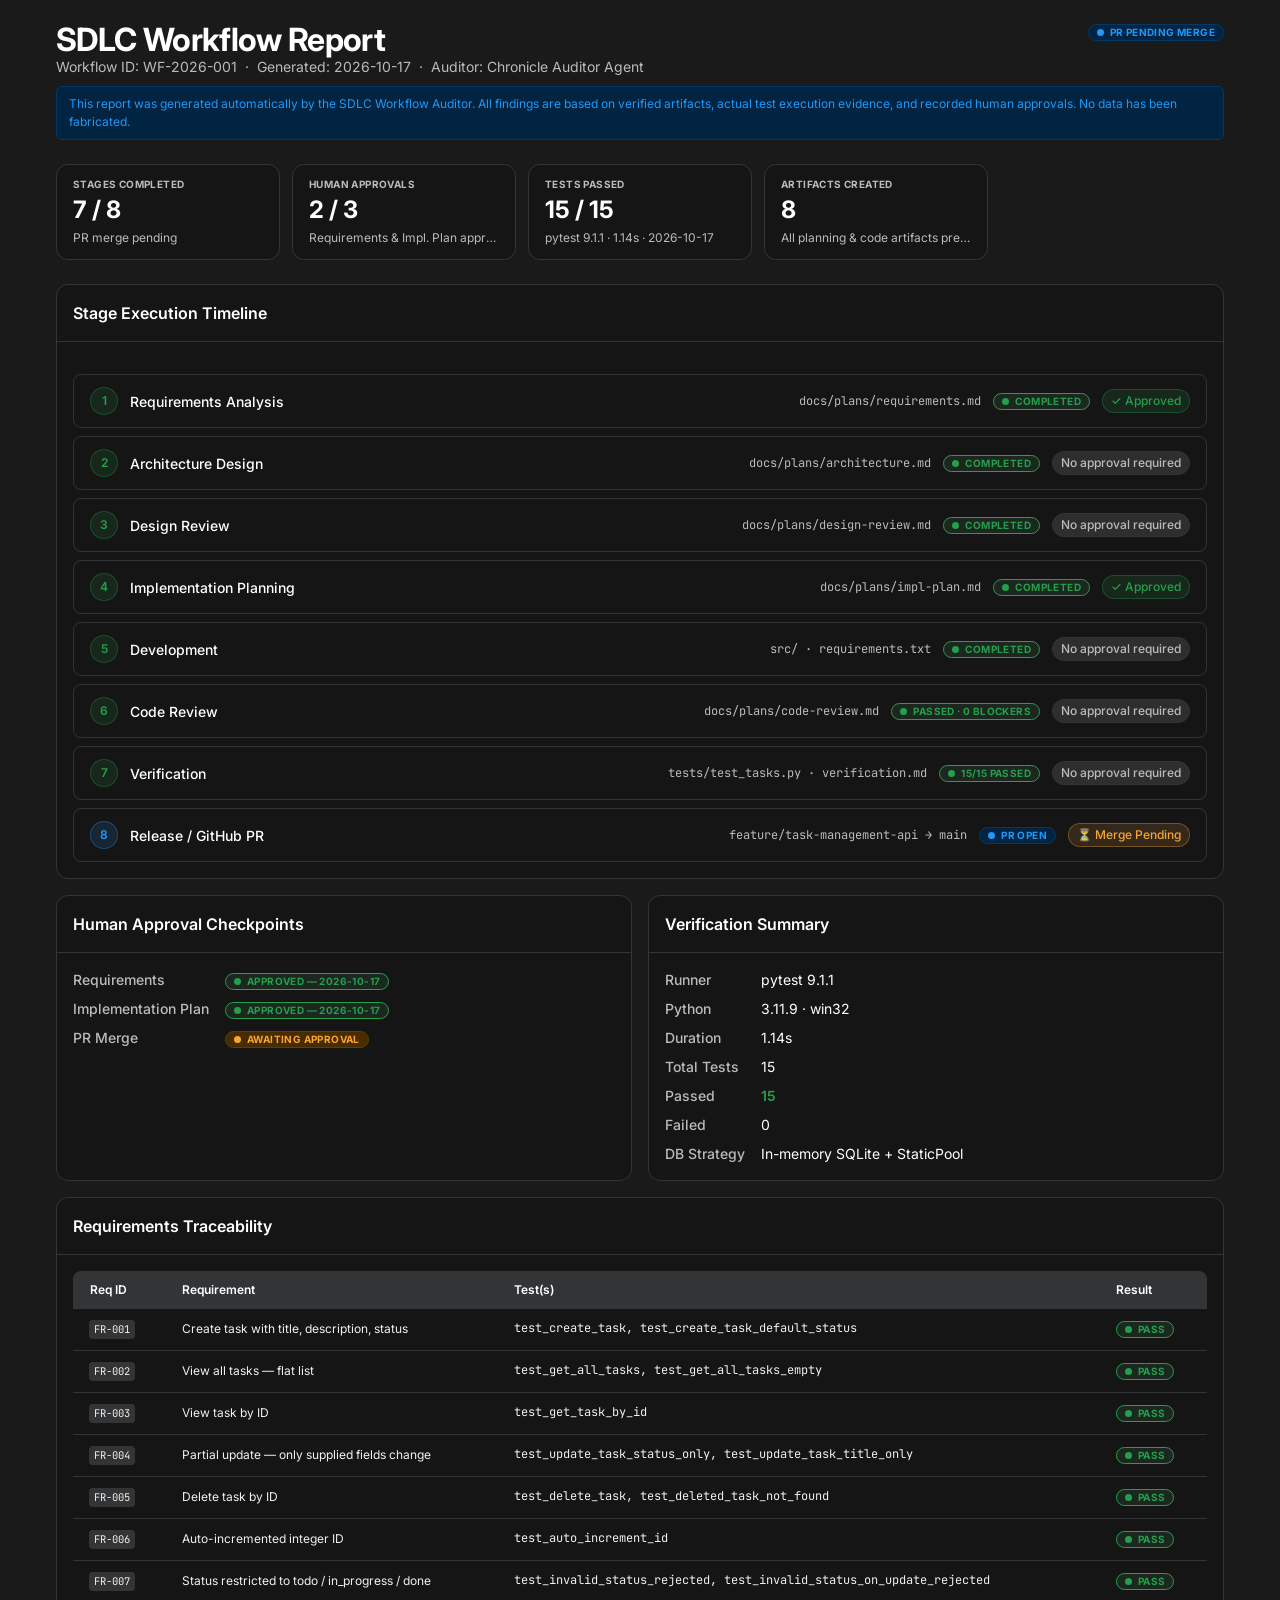
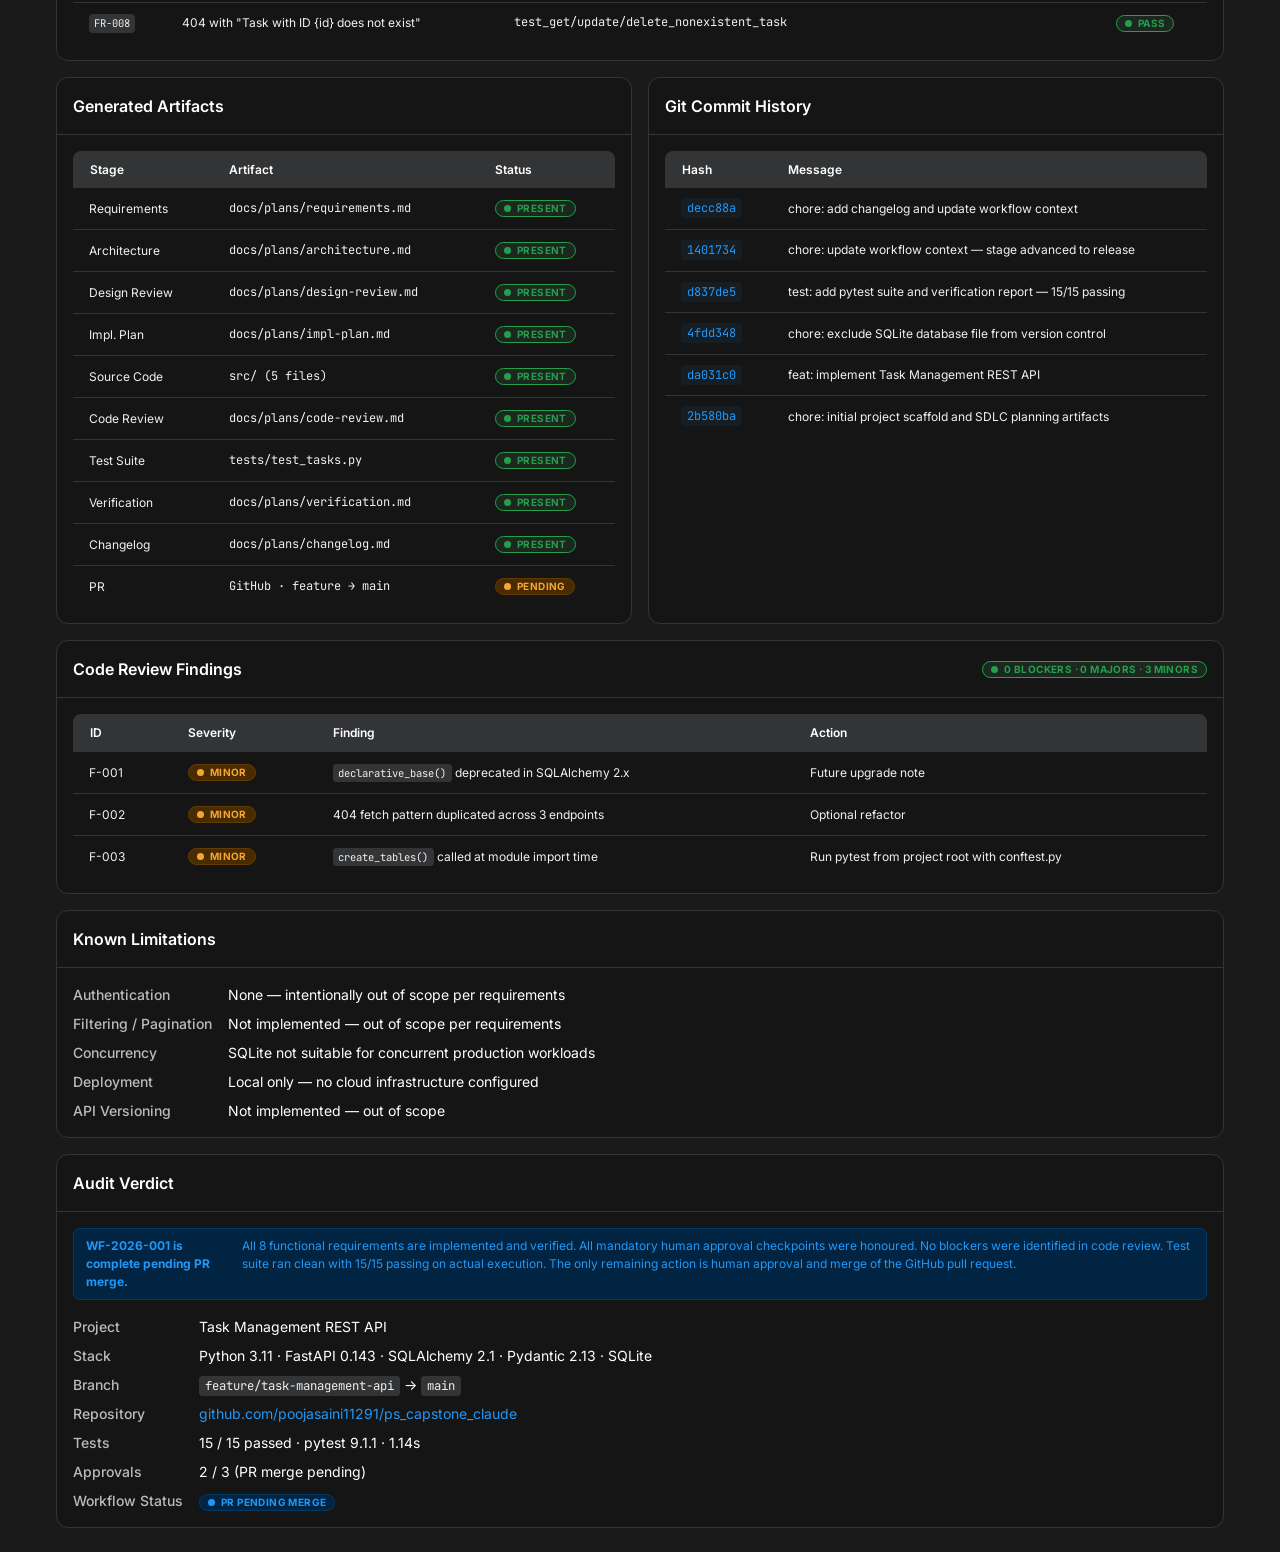
==== docs/workflow-report-WF-2026-001.html @ 4d172d23 "docs: add SDLC workflow audit report WF-2026-001 HTML report generated by chronicle-auditor agent co" ====
<!DOCTYPE html>
<html lang="en">
<head>
  <meta charset="UTF-8">
  <meta name="viewport" content="width=device-width, initial-scale=1.0">
  <title>SDLC Workflow Report — WF-2026-001</title>
  <style>
    @import url(https://fonts.googleapis.com/css2?family=Inter:ital,wght@0,400;0,500;0,600;0,700;1,400&family=JetBrains+Mono:wght@400;500&display=swap);:root{--font-sans:'Inter','Geist',-apple-system,BlinkMacSystemFont,'Segoe UI',Arial,sans-serif;--font-mono:'JetBrains Mono','GeistMono','Fira Code','Courier New',monospace;--text-xs-1:0.625rem;--text-xs:0.75rem;--text-sm-1:0.813rem;--text-sm:0.875rem;--text-base:1rem;--text-h1:2rem;--text-h2:1.5rem;--text-h3:1rem;--text-h4:0.875rem;--text-h5:0.75rem;--lh-h1:2rem;--lh-h2:1.5rem;--lh-h3:1.3125rem;--lh-h4:1.125rem;--lh-h5:1rem;--radius-sm:4px;--radius-md:6px;--radius-lg:8px;--radius-xl:12px;--radius-2xl:16px;--radius-full:9999px;--space-0-5:0.125rem;--space-1:0.25rem;--space-1-5:0.375rem;--space-2:0.5rem;--space-2-5:0.625rem;--space-3:0.75rem;--space-4:1rem;--space-5:1.25rem;--space-6:1.5rem;--space-8:2rem;--shadow-sm:0 1px 2px rgba(0, 0, 0, 0.4);--shadow-md:0 4px 6px -1px rgba(0, 0, 0, 0.5),0 2px 4px -2px rgba(0, 0, 0, 0.3);--shadow-lg:0 10px 15px -3px rgba(0, 0, 0, 0.6),0 4px 6px -4px rgba(0, 0, 0, 0.4);--shadow-sidebar:-1px 0 0 0 rgba(255, 255, 255, 0.1);--transition-fast:120ms ease;--transition-base:200ms ease;--transition-slow:300ms ease;--navbar-width:72px;--navbar-width-expanded:196px;--sidebar-width:308px;--layout-header-height:56px;--card-height:158px;--z-dropdown:30;--z-sticky:40;--z-modal:50;--z-toast:60}:root,:root.dark{--color-bg-page:#1A1A1A;--color-bg-sidebar:#151515;--color-bg-card:#151515;--color-bg-nav:#000000;--color-bg-elevated:#2E2E2E;--color-bg-secondary:#212224;--color-bg-tertiary:#2E3033;--color-bg-quaternary:#333436;--color-bg-hover:#212224;--color-bg-hover-strong:#333436;--color-bg-input:#1A1A1A;--color-bg-input-prefix:#333436;--color-bg-btn-primary:#20222E;--color-bg-btn-primary-h:#262941;--color-bg-pagination-active:#212224;--color-text-primary:#FFFFFF;--color-text-secondary:#F2F0EF;--color-text-tertiary:#CCCCCC;--color-text-muted:#BBBBBB;--color-text-placeholder:#CCCCCC;--color-text-link:#F2F0EF;--color-text-link-hover:#F2F0EF;--color-text-inverse:#FFFFFF;--color-text-heading:#BBBBBB;--color-text-nav:#CCCCCC;--color-border-primary:#333436;--color-border-secondary:#47484A;--color-border-structural:#333436;--color-border-subtle:#4C4C4C;--color-border-accent:#FFFFFF;--color-border-focus:#FFFFFF;--color-border-error:#F9303C;--color-border-panel:#333436;--color-border-btn-secondary:#333436;--color-border-btn-secondary-h:transparent;--color-icon-primary:#FFFFFF;--color-icon-secondary:#CCCCCC;--color-icon-tertiary:#999999;--color-icon-error:#F9303C;--color-success:#259F4C;--color-success-bg:#1B271F;--color-success-border:#259F4C;--color-success-text:#259F4C;--color-error:#F9303C;--color-error-bg:#262121;--color-error-border:#FE3B4C;--color-error-text:#FE3B4C;--color-warning:#F5A534;--color-warning-bg:#492B00;--color-warning-border:#663B00;--color-warning-text:#F5A534;--color-info:#2297F6;--color-info-bg:#002442;--color-info-border:#003A69;--color-info-text:#2297F6;--color-purple:#C084FC;--color-purple-bg:#2D1B3D;--color-purple-border:#2D1B3D;--color-purple-text:#F3E8FF;--color-cyan:#06B6D4;--color-cyan-bg:#003942;--color-cyan-border:#005866;--status-not-started-text:#A0A0A0;--status-not-started-bg:#333333;--status-not-started-border:#4C4C4C;--status-in-progress-text:#2297F6;--status-in-progress-bg:#002442;--status-in-progress-border:#003A69;--status-pending-text:#06B6D4;--status-pending-bg:#003942;--status-pending-border:#005866;--status-success-text:#259F4C;--status-success-bg:#1B271F;--status-success-border:#259F4C;--status-error-text:#FE3B4C;--status-error-bg:#262121;--status-error-border:#FE3B4C;--status-warning-text:#F5A534;--status-warning-bg:#492B00;--status-warning-border:#663B00;--status-advanced-text:#C084FC;--status-advanced-bg:#2D1B3D;--status-advanced-border:#2D1B3D;--gradient-primary-btn:linear-gradient(90deg, #672D92, #547CCC);--gradient-brand:linear-gradient(152deg, #0078C2, #0047FF, #8453D2);--gradient-magical:linear-gradient(90deg, #672D92, #5677C8);--gradient-purple-radial:radial-gradient(271.77% 163.1% at 50% -10.71%, #200E32 0%, #9E00FF 75.14%, #EC56FF 100%);--gradient-switch-off:linear-gradient(to right, #BBB, #666);--gradient-switch-on:linear-gradient(to right, #672C92, #547CCC);--blue-25:#F1F8FF;--blue-50:#D5E7FC;--blue-100:#B2D7FF;--blue-300:#2297F6;--blue-400:#007AFF;--blue-500:#4E32FF;--blue-550:#0C4DAF;--blue-600:#003A69;--blue-800:#002442}.light{--color-bg-page:#F9F9F9;--color-bg-sidebar:#FBFBFB;--color-bg-card:#FFFFFF;--color-bg-nav:#FBFBFB;--color-bg-elevated:#FFFFFF;--color-bg-secondary:#FFFFFF;--color-bg-tertiary:#FBFBFB;--color-bg-quaternary:#B2D7FF;--color-bg-hover:#D5E7FC;--color-bg-hover-strong:#D5E7FC;--color-bg-input:#FFFFFF;--color-bg-input-prefix:#EEEEEE;--color-bg-btn-primary:#D5E7FC;--color-bg-btn-primary-h:#B2D7FF;--color-bg-pagination-active:#D5E7FC;--color-text-primary:#333333;--color-text-secondary:#333333;--color-text-tertiary:#333333;--color-text-muted:#666666;--color-text-placeholder:#999999;--color-text-link:#007AFF;--color-text-link-hover:#0C4DAF;--color-text-inverse:#FFFFFF;--color-text-heading:#007AFF;--color-text-nav:#FFFFFF;--color-border-primary:#CCCCCC;--color-border-secondary:#BBBBBB;--color-border-structural:#E5E5E5;--color-border-subtle:#999999;--color-border-accent:#007AFF;--color-border-focus:#000000;--color-border-error:#F9303C;--color-border-panel:#E5E5E5;--color-border-btn-secondary:transparent;--color-border-btn-secondary-h:#007AFF;--color-icon-primary:#666666;--color-icon-secondary:#333333;--color-icon-tertiary:#707070;--color-icon-error:#F9303C;--color-success:#259F4C;--color-success-bg:#E6F7E6;--color-success-border:#259F4C;--color-success-text:#259F4C;--color-error:#F9303C;--color-error-bg:#F0E2E3;--color-error-border:#FE3B4C;--color-error-text:#FE3B4C;--color-warning:#F5A534;--color-warning-bg:#FAF2E7;--color-warning-border:#F5A534;--color-warning-text:#F5A534;--color-info:#2297F6;--color-info-bg:#D5E7FC;--color-info-border:#2297F6;--color-info-text:#2297F6;--color-purple:#8B5CF6;--color-purple-bg:#F3E8FF;--color-purple-border:#F3E8FF;--color-purple-text:#C084FC;--color-cyan:#06B6D4;--color-cyan-bg:#DFFAFF;--color-cyan-border:#005866;--status-not-started-text:#A0A0A0;--status-not-started-bg:#EEEEEE;--status-not-started-border:#999999;--status-in-progress-text:#2297F6;--status-in-progress-bg:#D5E7FC;--status-in-progress-border:#2297F6;--status-pending-text:#06B6D4;--status-pending-bg:#DFFAFF;--status-pending-border:#06B6D4;--status-success-text:#259F4C;--status-success-bg:#E6F7E6;--status-success-border:#259F4C;--status-error-text:#FE3B4C;--status-error-bg:#F0E2E3;--status-error-border:#FE3B4C;--status-warning-text:#F5A534;--status-warning-bg:#FAF2E7;--status-warning-border:#F5A534;--status-advanced-text:#8B5CF6;--status-advanced-bg:#F3E8FF;--status-advanced-border:#C084FC;--gradient-primary-btn:linear-gradient(90deg, #3676f7, #cc22f2);--gradient-magical:linear-gradient(90deg, #3676f7, #cc22f2);--gradient-switch-off:linear-gradient(to right, #fff, #fff);--gradient-switch-on:linear-gradient(to right, #007AFF, #007AFF);--shadow-sm:0 1px 2px rgba(0, 0, 0, 0.06);--shadow-md:0 4px 6px -1px rgba(0, 0, 0, 0.08),0 2px 4px -2px rgba(0, 0, 0, 0.06);--shadow-lg:0 10px 15px -3px rgba(0, 0, 0, 0.1),0 4px 6px -4px rgba(0, 0, 0, 0.08)}*,::after,::before{box-sizing:border-box;margin:0;padding:0}html{font-size:16px;-webkit-text-size-adjust:100%;scroll-behavior:smooth}body{font-family:var(--font-sans);font-size:var(--text-sm);line-height:1.5;color:var(--color-text-primary);background-color:var(--color-bg-page);-webkit-font-smoothing:antialiased;-moz-osx-font-smoothing:grayscale}a{color:var(--color-text-link);text-decoration:none;transition:color var(--transition-fast)}a:hover{color:var(--color-text-link-hover);text-decoration:underline}::-webkit-scrollbar{width:6px;height:6px}::-webkit-scrollbar-track{background:0 0}::-webkit-scrollbar-thumb{background:var(--color-border-subtle);border-radius:var(--radius-full)}::-webkit-scrollbar-thumb:hover{background:var(--color-border-secondary)}::selection{background:rgba(34,151,246,.3);color:var(--color-text-primary)}:focus-visible{outline:2px solid var(--color-border-focus);outline-offset:2px;border-radius:var(--radius-sm)}img,svg,video{display:block;max-width:100%}ol,ul{list-style:none}code,kbd,pre,samp{font-family:var(--font-mono)}code{font-size:.875em;background:var(--color-bg-quaternary);color:var(--color-text-secondary);padding:.1em .4em;border-radius:var(--radius-sm);border:1px solid var(--color-border-primary)}pre{background:var(--color-bg-quaternary);border:1px solid var(--color-border-primary);border-radius:var(--radius-lg);padding:var(--space-4);overflow-x:auto;font-size:var(--text-xs);line-height:1.6;color:var(--color-text-secondary)}pre code{background:0 0;border:none;padding:0;font-size:inherit}.divider,hr{border:none;border-top:1px solid var(--color-border-structural);margin:var(--space-4) 0}.container{width:100%;max-width:1200px;margin:0 auto;padding:0 var(--space-4)}.section{padding:var(--space-8) 0}.icon-xs{width:12px;height:12px;flex-shrink:0}.icon-sm{width:16px;height:16px;flex-shrink:0}.icon-md{width:18px;height:18px;flex-shrink:0}.icon-lg{width:20px;height:20px;flex-shrink:0}.icon-xl{width:24px;height:24px;flex-shrink:0}.icon-2xl{width:32px;height:32px;flex-shrink:0}.h1,h1{font-size:var(--text-h1);line-height:var(--lh-h1);font-weight:700;color:var(--color-text-primary);letter-spacing:-.02em}.h2,h2{font-size:var(--text-h2);line-height:var(--lh-h2);font-weight:600;color:var(--color-text-primary)}.h3,h3{font-size:var(--text-h3);line-height:var(--lh-h3);font-weight:600;color:var(--color-text-primary)}.h4,h4{font-size:var(--text-h4);line-height:var(--lh-h4);font-weight:600;color:var(--color-text-primary)}.h5,h5{font-size:var(--text-h5);line-height:var(--lh-h5);font-weight:600;color:var(--color-text-primary)}.h6,h6{font-size:var(--text-xs);line-height:1.4;font-weight:600;color:var(--color-text-muted);text-transform:uppercase;letter-spacing:.05em}.section-label{font-size:var(--text-xs);font-weight:600;color:var(--color-text-heading);text-transform:uppercase;letter-spacing:.05em;margin-bottom:var(--space-2)}.text-2xl{font-size:1.5rem}.text-xl{font-size:1.25rem}.text-lg{font-size:1.125rem}.text-base{font-size:var(--text-base)}.text-sm{font-size:var(--text-sm)}.text-sm-1{font-size:var(--text-sm-1)}.text-xs{font-size:var(--text-xs)}.text-xs-1{font-size:var(--text-xs-1)}.font-normal{font-weight:400}.font-medium{font-weight:500}.font-semibold{font-weight:600}.font-bold{font-weight:700}.text-primary{color:var(--color-text-primary)}.text-secondary{color:var(--color-text-secondary)}.text-tertiary{color:var(--color-text-tertiary)}.text-muted{color:var(--color-text-muted)}.text-link{color:var(--color-text-link)}.text-inverse{color:var(--color-text-inverse)}.text-success{color:var(--color-success-text)}.text-error{color:var(--color-error-text)}.text-warning{color:var(--color-warning-text)}.text-info{color:var(--color-info-text)}.uppercase{text-transform:uppercase}.capitalize{text-transform:capitalize}.lowercase{text-transform:lowercase}.truncate{overflow:hidden;text-overflow:ellipsis;white-space:nowrap}.line-clamp-2{display:-webkit-box;-webkit-line-clamp:2;-webkit-box-orient:vertical;overflow:hidden}.line-clamp-3{display:-webkit-box;-webkit-line-clamp:3;-webkit-box-orient:vertical;overflow:hidden}.nowrap{white-space:nowrap}.text-left{text-align:left}.text-center{text-align:center}.text-right{text-align:right}p{color:var(--color-text-secondary);font-size:var(--text-sm);line-height:1.6}p+p{margin-top:var(--space-3)}.caption{font-size:var(--text-xs);color:var(--color-text-muted);line-height:1.4}.mono{font-family:var(--font-mono);font-size:.9em}.btn{display:inline-flex;align-items:center;justify-content:center;gap:var(--space-1-5);font-family:var(--font-sans);font-weight:600;white-space:nowrap;border-radius:var(--radius-lg);border:1px solid transparent;cursor:pointer;transition:background-color var(--transition-base),border-color var(--transition-base),color var(--transition-base),opacity var(--transition-base);text-decoration:none;user-select:none;outline:0;position:relative;overflow:hidden;-webkit-font-smoothing:antialiased}.btn:focus-visible{outline:2px solid var(--color-border-focus);outline-offset:2px}.btn:disabled,.btn[aria-disabled=true]{cursor:not-allowed;opacity:.5;pointer-events:none}.btn-sm{height:24px;padding:0 var(--space-1-5);gap:var(--space-1);font-size:var(--text-xs);line-height:20px}.btn-md{height:28px;padding:0 var(--space-2);gap:var(--space-1-5);font-size:var(--text-xs);line-height:24px}.btn-lg{height:44px;padding:0 var(--space-4);gap:var(--space-2-5);font-size:var(--text-sm);line-height:28px}.btn-primary{background-color:var(--color-bg-btn-primary);color:var(--color-text-secondary);border:1px solid transparent;background-image:linear-gradient(var(--color-bg-btn-primary),var(--color-bg-btn-primary)),var(--gradient-primary-btn);background-origin:border-box;background-clip:padding-box,border-box}.btn-primary:hover:not(:disabled){background-image:linear-gradient(var(--color-bg-btn-primary-h),var(--color-bg-btn-primary-h)),var(--gradient-primary-btn)}.btn-secondary{background-color:var(--color-bg-secondary);color:var(--color-text-secondary);border-color:var(--color-border-btn-secondary)}.btn-secondary:hover:not(:disabled){background-color:var(--color-bg-hover-strong);border-color:var(--color-border-btn-secondary-h)}.btn-base{background-color:var(--color-bg-secondary);color:var(--color-text-primary);border-color:var(--color-border-structural)}.btn-base:hover:not(:disabled){background-color:var(--color-border-structural)}.btn-action{background-color:var(--color-bg-btn-primary);color:var(--color-text-secondary);border-color:var(--color-bg-input-prefix)}.btn-action:hover:not(:disabled){border-color:var(--color-border-btn-secondary-h);background-color:var(--color-bg-btn-primary-h)}.btn-delete{background-color:rgba(254,59,76,.1);color:var(--color-error-text);border-color:var(--color-error-border)}.btn-delete:hover:not(:disabled){background-color:rgba(254,59,76,.15);border-color:var(--color-error)}.btn-ghost,.btn-tertiary{background-color:transparent;color:var(--color-text-primary);border-color:transparent}.btn-ghost:hover:not(:disabled),.btn-tertiary:hover:not(:disabled){background-color:var(--color-border-structural)}.btn-magical{background:var(--gradient-magical);color:var(--color-text-inverse);border-color:var(--color-border-structural)}.btn-magical:hover:not(:disabled){filter:brightness(1.1)}.btn-link{background:0 0;border-color:transparent;color:var(--color-text-link);padding-left:0;padding-right:0;font-weight:500;height:auto}.btn-link:hover:not(:disabled){text-decoration:underline}.btn-icon{padding:0;aspect-ratio:1}.btn-icon.btn-sm{width:24px}.btn-icon.btn-md{width:28px}.btn-icon.btn-lg{width:44px}.btn-full{width:100%}.btn-loading{cursor:wait;pointer-events:none}.btn-loading::after{content:'';position:absolute;inset:0;background:linear-gradient(90deg,transparent 0,rgba(255,255,255,.12) 50%,transparent 100%);background-size:200% 100%;animation:btn-shimmer 1.5s infinite linear}@keyframes btn-shimmer{from{background-position:-200% 0}to{background-position:200% 0}}.btn-group{display:inline-flex;gap:0}.btn-group .btn{border-radius:0}.btn-group .btn:first-child{border-radius:var(--radius-lg) 0 0 var(--radius-lg)}.btn-group .btn:last-child{border-radius:0 var(--radius-lg) var(--radius-lg) 0}.btn-group .btn:not(:first-child){margin-left:-1px}.form-group{display:flex;flex-direction:column;gap:var(--space-1)}.form-label{display:flex;align-items:center;gap:var(--space-0-5);font-size:var(--text-xs);font-weight:500;color:var(--color-text-muted)}.form-label .required{color:var(--color-error);margin-left:1px}.input-wrapper{display:flex;align-items:stretch;min-height:32px;max-height:32px;border:1px solid var(--color-border-primary);border-radius:var(--radius-lg);background-color:var(--color-bg-input);transition:border-color var(--transition-base),box-shadow var(--transition-base);overflow:hidden}.input-wrapper:hover:not(.input-disabled){border-color:var(--color-border-secondary)}.input-wrapper:focus-within:not(.input-disabled){border-color:var(--color-border-secondary)}.input-wrapper.input-error{border-color:var(--color-border-error)}.input-wrapper.input-disabled{opacity:.6;cursor:not-allowed}.form-input{flex:1;background:0 0;border:none;outline:0;font-family:var(--font-sans);font-size:var(--text-sm);color:var(--color-text-primary);padding:0 var(--space-2);min-width:0}.form-input::placeholder{color:var(--color-text-placeholder)}.form-input:disabled{cursor:not-allowed}.input,input.input{display:block;width:100%;height:32px;padding:0 var(--space-2);background-color:var(--color-bg-input);border:1px solid var(--color-border-primary);border-radius:var(--radius-lg);font-family:var(--font-sans);font-size:var(--text-sm);color:var(--color-text-primary);outline:0;transition:border-color var(--transition-base)}.input::placeholder,input.input::placeholder{color:var(--color-text-placeholder)}.input:hover,input.input:hover{border-color:var(--color-border-secondary)}.input:focus,input.input:focus{border-color:var(--color-border-secondary)}.input.input-error,input.input.input-error{border-color:var(--color-border-error)}.input:disabled,input.input:disabled{opacity:.6;cursor:not-allowed}.input-lg{height:40px;font-size:var(--text-base);padding:0 var(--space-3)}.input-prefix,.input-suffix{display:flex;align-items:center;padding:0 var(--space-2);font-size:var(--text-xs);color:var(--color-text-tertiary);background-color:var(--color-bg-input-prefix);white-space:nowrap;flex-shrink:0;border-right:1px solid var(--color-border-subtle)}.input-suffix{border-right:none;border-left:1px solid var(--color-border-subtle)}.input-adornment{display:flex;align-items:center;padding:0 var(--space-2);color:var(--color-icon-tertiary);flex-shrink:0}.textarea,textarea.textarea{display:block;width:100%;min-height:80px;max-height:384px;padding:var(--space-2-5) var(--space-3);background-color:var(--color-bg-input);border:1px solid var(--color-border-primary);border-radius:var(--radius-lg);font-family:var(--font-sans);font-size:var(--text-sm);color:var(--color-text-primary);outline:0;resize:vertical;line-height:1.5;transition:border-color var(--transition-base)}.textarea::placeholder,textarea.textarea::placeholder{color:var(--color-text-placeholder)}.textarea:hover,textarea.textarea:hover{border-color:var(--color-border-secondary)}.textarea:focus,textarea.textarea:focus{border-color:var(--color-border-secondary)}.textarea.textarea-error,textarea.textarea.textarea-error{border-color:var(--color-border-error)}.textarea:disabled,textarea.textarea:disabled{background-color:var(--color-bg-secondary);color:var(--color-text-tertiary);cursor:not-allowed;opacity:.7}.select-trigger{display:flex;align-items:center;justify-content:space-between;height:32px;padding:0 var(--space-2);background-color:var(--color-bg-input);border:1px solid var(--color-border-primary);border-radius:var(--radius-lg);font-family:var(--font-sans);font-size:var(--text-sm);color:var(--color-text-primary);cursor:pointer;user-select:none;transition:border-color var(--transition-base);gap:var(--space-2)}.select-trigger:hover{border-color:var(--color-border-secondary)}.select-trigger.select-open{border-color:var(--color-border-secondary)}.select-trigger .select-arrow{color:var(--color-icon-tertiary);flex-shrink:0;transition:transform var(--transition-base)}.select-trigger.select-open .select-arrow{transform:rotate(180deg)}select.select{display:block;width:100%;height:32px;padding:0 var(--space-2);background-color:var(--color-bg-input);border:1px solid var(--color-border-primary);border-radius:var(--radius-lg);font-family:var(--font-sans);font-size:var(--text-sm);color:var(--color-text-primary);outline:0;cursor:pointer;appearance:none;background-image:url("data:image/svg+xml,%3Csvg xmlns='http://www.w3.org/2000/svg' width='12' height='12' viewBox='0 0 24 24' fill='none' stroke='%23999' stroke-width='2'%3E%3Cpath d='M6 9l6 6 6-6'/%3E%3C/svg%3E");background-repeat:no-repeat;background-position:right 8px center;padding-right:28px}select.select:hover{border-color:var(--color-border-secondary)}select.select:focus{border-color:var(--color-border-secondary)}.select-panel{position:absolute;z-index:var(--z-dropdown);min-width:160px;max-width:256px;margin-top:var(--space-2);padding:var(--space-1-5);background-color:var(--color-bg-elevated);border:1px solid var(--color-border-panel);border-radius:var(--radius-lg);box-shadow:var(--shadow-md);max-height:240px;overflow-y:auto}.select-option{display:block;padding:var(--space-1-5) var(--space-2-5);font-size:var(--text-sm);color:var(--color-text-primary);border-radius:var(--radius-md);cursor:pointer;transition:background-color var(--transition-fast);white-space:nowrap;overflow:hidden;text-overflow:ellipsis}.select-option:hover{background-color:var(--color-bg-hover-strong)}.select-option.selected{background-color:var(--color-bg-hover);font-weight:500}.checkbox-wrapper{display:inline-flex;align-items:center;gap:var(--space-2);cursor:pointer;user-select:none}.checkbox-wrapper input[type=checkbox]{position:absolute;opacity:0;width:0;height:0}.checkbox-box{display:flex;align-items:center;justify-content:center;width:20px;height:20px;flex-shrink:0;border-radius:var(--radius-md);border:2px solid var(--color-border-primary);background-color:var(--color-bg-elevated);transition:border-color var(--transition-fast),background-color var(--transition-fast)}.checkbox-wrapper:hover .checkbox-box{border-color:var(--color-border-secondary)}.checkbox-wrapper input[type=checkbox]:checked+.checkbox-box{border-color:var(--color-text-primary);background-color:var(--color-text-primary)}.checkbox-check{display:none;width:12px;height:12px;color:var(--color-bg-page)}.checkbox-wrapper input[type=checkbox]:checked+.checkbox-box .checkbox-check{display:block}.checkbox-label{font-size:var(--text-sm);color:var(--color-text-primary)}.checkbox-wrapper.disabled{opacity:.6;cursor:not-allowed;pointer-events:none}.radio-wrapper{display:inline-flex;align-items:center;gap:var(--space-2);cursor:pointer;user-select:none}.radio-wrapper input[type=radio]{position:absolute;opacity:0;width:0;height:0}.radio-dot{display:flex;align-items:center;justify-content:center;width:18px;height:18px;flex-shrink:0;border-radius:var(--radius-full);border:2px solid var(--color-border-primary);background-color:var(--color-bg-elevated);transition:border-color var(--transition-fast),background-color var(--transition-fast)}.radio-dot::after{content:'';width:8px;height:8px;border-radius:var(--radius-full);background-color:var(--color-bg-page);opacity:0;transition:opacity var(--transition-fast)}.radio-wrapper:hover .radio-dot{border-color:var(--color-border-secondary)}.radio-wrapper input[type=radio]:checked+.radio-dot{border-color:var(--color-text-primary);background-color:var(--color-text-primary)}.radio-wrapper input[type=radio]:checked+.radio-dot::after{opacity:1}.radio-label{font-size:var(--text-sm);color:var(--color-text-primary)}.switch-wrapper{display:inline-flex;align-items:center;gap:var(--space-2);cursor:pointer;user-select:none}.switch-wrapper input[type=checkbox]{position:absolute;opacity:0;width:0;height:0}.switch-track{position:relative;width:32px;height:16px;border-radius:var(--radius-full);background:var(--gradient-switch-off);border:1px solid var(--color-border-primary);transition:background var(--transition-base),border-color var(--transition-base);flex-shrink:0}.switch-wrapper input[type=checkbox]:checked+.switch-track{background:var(--gradient-switch-on);border-color:var(--color-border-accent)}.switch-knob{position:absolute;top:1px;left:2px;width:12px;height:12px;border-radius:var(--radius-full);background-color:#ccc;transition:transform var(--transition-base),background-color var(--transition-base);pointer-events:none}.switch-wrapper input[type=checkbox]:checked~.switch-track .switch-knob{transform:translateX(16px);background-color:#fff}.switch-track.switch-on .switch-knob{transform:translateX(16px);background-color:#fff}.switch-label{font-size:var(--text-xs);color:var(--color-text-muted);transition:color var(--transition-fast)}.switch-wrapper:hover .switch-label{color:var(--color-border-accent)}.form-error{font-size:var(--text-sm);color:var(--color-error-text);display:flex;align-items:center;gap:var(--space-1);margin-top:var(--space-0-5)}.form-helper{font-size:var(--text-xs);color:var(--color-text-muted);margin-top:var(--space-0-5)}.search-input-wrapper{position:relative;display:flex;align-items:center}.search-input-wrapper .search-icon{position:absolute;left:var(--space-2);color:var(--color-icon-tertiary);pointer-events:none}.search-input-wrapper input{padding-left:28px}.card{display:flex;flex-direction:column;background-color:var(--color-bg-card);border:1px solid var(--color-border-structural);border-radius:var(--radius-xl);overflow:hidden;transition:border-color var(--transition-base),box-shadow var(--transition-base)}.card:hover{border-color:var(--color-border-secondary)}.card-fixed{height:var(--card-height)}.card-header{display:flex;align-items:center;justify-content:space-between;padding:var(--space-4);border-bottom:1px solid var(--color-border-structural)}.card-body{flex:1;padding:var(--space-4);overflow:hidden}.card-footer{padding:var(--space-3) var(--space-4);border-top:1px solid var(--color-border-structural);display:flex;align-items:center;gap:var(--space-2)}.card-title{font-size:var(--text-base);font-weight:600;color:var(--color-text-primary);overflow:hidden;text-overflow:ellipsis;white-space:nowrap}.card-subtitle{font-size:var(--text-xs);color:var(--color-text-muted);white-space:nowrap;overflow:hidden;text-overflow:ellipsis}.card-description{font-size:var(--text-xs);color:var(--color-text-tertiary);display:-webkit-box;-webkit-line-clamp:2;-webkit-box-orient:vertical;overflow:hidden}.panel{background-color:var(--color-bg-secondary);border:1px solid var(--color-border-panel);border-radius:var(--radius-lg);overflow:hidden}.panel-header{display:flex;align-items:center;justify-content:space-between;padding:var(--space-3) var(--space-4);border-bottom:1px solid var(--color-border-structural);background-color:var(--color-bg-tertiary)}.panel-body{padding:var(--space-4)}.badge{display:inline-flex;align-items:center;gap:var(--space-1-5);padding:0 var(--space-2);height:17px;line-height:17px;border-radius:var(--radius-full);border:1px solid;font-size:var(--text-xs-1);font-weight:700;text-transform:uppercase;letter-spacing:.04em;white-space:nowrap;user-select:none;flex-shrink:0}.badge-dot{width:7px;height:7px;border-radius:var(--radius-full);flex-shrink:0;display:inline-block}.badge-not-started{background-color:var(--status-not-started-bg);color:var(--status-not-started-text);border-color:var(--status-not-started-border)}.badge-not-started .badge-dot{background-color:var(--status-not-started-text)}.badge-in-progress{background-color:var(--status-in-progress-bg);color:var(--status-in-progress-text);border-color:var(--status-in-progress-border)}.badge-in-progress .badge-dot{background-color:var(--status-in-progress-text);animation:badge-pulse 2s cubic-bezier(.4,0,.6,1) infinite}.badge-pending{background-color:var(--status-pending-bg);color:var(--status-pending-text);border-color:var(--status-pending-border)}.badge-pending .badge-dot{background-color:var(--status-pending-text)}.badge-success{background-color:var(--status-success-bg);color:var(--status-success-text);border-color:var(--status-success-border)}.badge-success .badge-dot{background-color:var(--status-success-text)}.badge-error{background-color:var(--status-error-bg);color:var(--status-error-text);border-color:var(--status-error-border)}.badge-error .badge-dot{background-color:var(--status-error-text)}.badge-warning{background-color:var(--status-warning-bg);color:var(--status-warning-text);border-color:var(--status-warning-border)}.badge-warning .badge-dot{background-color:var(--status-warning-text)}.badge-advanced{background-color:var(--status-advanced-bg);color:var(--status-advanced-text);border-color:var(--status-advanced-border)}.badge-advanced .badge-dot{background-color:var(--status-advanced-text)}@keyframes badge-pulse{0%,100%{opacity:1}50%{opacity:.4}}.tag{display:inline-flex;align-items:center;gap:var(--space-1);padding:var(--space-1) var(--space-2);border-radius:var(--radius-lg);border:1px solid var(--color-border-secondary);background-color:var(--color-bg-secondary);font-size:var(--text-xs);font-weight:600;color:var(--color-text-tertiary);white-space:nowrap;user-select:none}.tag-sm{padding:1px var(--space-1-5);font-size:var(--text-xs-1);border-radius:var(--radius-md)}.tag-blue{background-color:var(--color-info-bg);border-color:var(--color-info-border);color:var(--color-info-text)}.tag-green{background-color:var(--color-success-bg);border-color:var(--color-success-border);color:var(--color-success-text)}.tag-red{background-color:var(--color-error-bg);border-color:var(--color-error-border);color:var(--color-error-text)}.tag-yellow{background-color:var(--color-warning-bg);border-color:var(--color-warning-border);color:var(--color-warning-text)}.tag-purple{background-color:var(--color-purple-bg);border-color:var(--color-purple-border);color:var(--color-purple-text)}.alert{display:flex;align-items:flex-start;gap:var(--space-2);padding:var(--space-2) var(--space-3);border-radius:var(--radius-md);border:1px solid;font-size:var(--text-xs);line-height:1.5}.alert-icon{flex-shrink:0;margin-top:1px}.alert-info{background-color:var(--color-info-bg);border-color:var(--color-info-border);color:var(--color-info-text)}.alert-success{background-color:var(--color-success-bg);border-color:var(--color-success-border);color:var(--color-success-text)}.alert-warning{background-color:var(--color-warning-bg);border-color:var(--color-warning-border);color:var(--color-warning-text)}.alert-error{background-color:var(--color-error-bg);border-color:var(--color-error-border);color:var(--color-error-text)}.avatar{display:flex;align-items:center;justify-content:center;border-radius:var(--radius-full);border:1px solid var(--color-border-secondary);background-color:var(--color-bg-elevated);overflow:hidden;flex-shrink:0;user-select:none;font-weight:600;color:#fff;font-size:var(--text-xs)}.avatar img{width:100%;height:100%;object-fit:cover;border-radius:var(--radius-full)}.avatar-xs{width:20px;height:20px;font-size:8px;border-width:1px}.avatar-sm{width:24px;height:24px;font-size:9px;border-width:1px}.avatar-md{width:32px;height:32px;font-size:var(--text-xs)}.avatar-chat{width:40px;height:40px;font-size:var(--text-sm)}.avatar-lg{width:72px;height:72px;font-size:var(--text-h3);border-width:2px}.avatar-xl{width:96px;height:96px;font-size:var(--text-h2);border-width:2px}.avatar-modal{width:176px;height:176px;font-size:var(--text-h1);border-width:2px}.avatar-color-0{background-color:#aa47bc}.avatar-color-1{background-color:#7a1fa2}.avatar-color-2{background-color:#6b8592}.avatar-color-3{background-color:#465a65}.avatar-color-4{background-color:#ec407a}.avatar-color-5{background-color:#c2175b}.avatar-color-6{background-color:#5c6bc0}.avatar-color-7{background-color:#0288d1}.avatar-color-8{background-color:#00579c}.avatar-color-9{background-color:#0098a6}.avatar-color-10{background-color:#00887a}.avatar-color-11{background-color:#004c3f}.avatar-color-12{background-color:#689f39}.avatar-color-13{background-color:#33691e}.avatar-color-14{background-color:#8c6e63}.avatar-color-15{background-color:#5d4038}.avatar-color-16{background-color:#7e57c2}.avatar-color-17{background-color:#512da7}.avatar-color-18{background-color:#ef6c00}.avatar-color-19{background-color:#f5511e}.avatar-color-20{background-color:#aa3410}.avatar-group{display:flex;align-items:center}.avatar-group .avatar{margin-left:-8px}.avatar-group .avatar:first-child{margin-left:0}.spinner{display:inline-block;border-radius:var(--radius-full);border-style:solid;border-color:var(--color-border-secondary);border-top-color:var(--color-text-primary);animation:spinner-spin .8s linear infinite;flex-shrink:0}.spinner-xs{width:12px;height:12px;border-width:1.5px}.spinner-sm{width:16px;height:16px;border-width:2px}.spinner-md{width:24px;height:24px;border-width:2px}.spinner-lg{width:32px;height:32px;border-width:3px}.spinner-xl{width:48px;height:48px;border-width:3px}.spinner-page{display:flex;justify-content:center;align-items:center;min-height:200px}@keyframes spinner-spin{to{transform:rotate(360deg)}}.progress-track{position:relative;overflow:hidden;background-color:var(--color-bg-tertiary);border-radius:68px;border:1px solid var(--color-border-secondary);width:85px;height:14px}.progress-fill{height:100%;background:var(--gradient-primary-btn);border-radius:68px;transition:width .2s ease-out}.progress-label{position:absolute;left:50%;top:50%;transform:translate(-50%,-50%);font-size:9px;line-height:10px;font-weight:600;color:var(--color-text-primary);white-space:nowrap}.progress-bar{width:100%;height:4px;background-color:var(--color-bg-tertiary);border-radius:var(--radius-full);overflow:hidden}.progress-bar .progress-fill{height:4px;border-radius:var(--radius-full)}.tooltip-wrapper{position:relative;display:inline-flex}.tooltip{position:absolute;z-index:var(--z-toast);bottom:calc(100% + 8px);left:50%;transform:translateX(-50%);background-color:var(--color-bg-elevated);color:var(--color-text-primary);padding:var(--space-2) var(--space-3);border-radius:var(--radius-md);font-size:var(--text-xs);line-height:1;white-space:nowrap;box-shadow:var(--shadow-md);pointer-events:none;opacity:0;transition:opacity var(--transition-fast)}.tooltip-wrapper:hover .tooltip{opacity:1}.tooltip-right{bottom:auto;top:50%;left:calc(100% + 8px);transform:translateY(-50%)}.tooltip-bottom{bottom:auto;top:calc(100% + 8px)}.empty-state{display:flex;flex-direction:column;align-items:center;justify-content:center;padding:var(--space-8) var(--space-4);text-align:center;gap:var(--space-3)}.empty-state-icon{color:var(--color-icon-tertiary);margin-bottom:var(--space-1)}.empty-state-title{font-size:var(--text-h4);font-weight:600;color:var(--color-text-primary)}.empty-state-description{font-size:var(--text-sm);color:var(--color-text-muted);max-width:320px}.chip{display:inline-flex;align-items:center;gap:var(--space-1);padding:2px var(--space-1-5);border-radius:var(--radius-full);background-color:var(--color-bg-quaternary);border:1px solid var(--color-border-primary);font-size:var(--text-xs);color:var(--color-text-secondary)}.chip-close{display:flex;align-items:center;justify-content:center;width:14px;height:14px;border-radius:var(--radius-full);background:0 0;border:none;color:var(--color-icon-tertiary);cursor:pointer;padding:0;transition:color var(--transition-fast),background-color var(--transition-fast)}.chip-close:hover{color:var(--color-text-primary);background-color:var(--color-bg-hover)}.stat-card{display:flex;flex-direction:column;gap:var(--space-1);padding:var(--space-3) var(--space-4);background-color:var(--color-bg-card);border:1px solid var(--color-border-structural);border-radius:var(--radius-xl);min-width:0}.stat-card-label{font-size:var(--text-xs-1);font-weight:700;text-transform:uppercase;letter-spacing:.04em;color:var(--color-text-muted);white-space:nowrap;overflow:hidden;text-overflow:ellipsis}.stat-card-value{font-size:var(--text-h2);font-weight:700;line-height:1.2;color:var(--color-text-primary)}.stat-card-desc{font-size:var(--text-xs);color:var(--color-text-muted);white-space:nowrap;overflow:hidden;text-overflow:ellipsis}.stat-grid{display:grid;grid-template-columns:repeat(auto-fill,minmax(200px,1fr));gap:var(--space-3)}.dl-grid{display:grid;grid-template-columns:max-content 1fr;gap:var(--space-2) var(--space-4);font-size:var(--text-sm)}.dl-grid dt{color:var(--color-text-muted);font-weight:500;white-space:nowrap}.dl-grid dd{color:var(--color-text-primary)}.table-wrapper{width:100%;overflow-x:auto}.table,table.table{width:100%;border-collapse:separate;border-spacing:0;font-size:var(--text-xs);line-height:1.3}.table thead tr th{text-align:left;padding:var(--space-2-5) var(--space-4);font-weight:600;color:var(--color-text-primary);background-color:var(--color-bg-quaternary);border-top:1px solid var(--color-border-structural);border-bottom:1px solid var(--color-border-structural);white-space:nowrap;position:sticky;top:0;z-index:1}.table thead tr th:first-child{border-left:1px solid var(--color-border-structural);border-radius:var(--radius-lg) 0 0 0}.table thead tr th:last-child{border-right:1px solid var(--color-border-structural);border-radius:0 var(--radius-lg) 0 0}.table tbody tr td{padding:var(--space-3) var(--space-4);color:var(--color-text-secondary);border-bottom:1px solid var(--color-border-structural);vertical-align:middle}.table tbody tr:hover td{background-color:var(--color-bg-hover)}.table tbody tr:last-child td{border-bottom:none}.th-sortable{cursor:pointer;user-select:none;gap:var(--space-1)}.th-sortable:hover{color:var(--color-text-link)}.sort-icon{display:inline-flex;flex-direction:column;gap:1px;color:var(--color-icon-tertiary);flex-shrink:0}.th-sortable.sort-asc .sort-icon,.th-sortable.sort-desc .sort-icon{color:var(--color-text-primary)}.td-number{text-align:right;font-variant-numeric:tabular-nums}.tabs{display:flex;flex-direction:column}.tabs-list{display:flex;align-items:stretch;border-bottom:1px solid var(--color-border-panel);flex-shrink:0}.tab-item{display:inline-flex;align-items:center;justify-content:center;gap:var(--space-2);padding:var(--space-2) var(--space-2);padding-bottom:var(--space-4);font-size:var(--text-sm);color:var(--color-text-primary);cursor:pointer;border-bottom:2px solid transparent;transition:border-color var(--transition-base),color var(--transition-base);text-decoration:none;white-space:nowrap;user-select:none;background:0 0;border-top:none;border-left:none;border-right:none;font-family:var(--font-sans)}.tab-item:hover{border-bottom-color:var(--color-text-tertiary)}.tab-item.active,.tab-item[aria-selected=true]{border-bottom-color:var(--color-text-primary);font-weight:600;cursor:default}.tabs-sm .tab-item{font-size:var(--text-xs);padding:var(--space-2-5);padding-bottom:var(--space-2-5)}.tabs-panel{flex:1;padding-top:var(--space-4)}.pagination{display:flex;align-items:center;gap:var(--space-2);font-size:var(--text-sm);padding:var(--space-3) 0;border-top:1px solid var(--color-border-structural)}.pagination-info{color:var(--color-text-muted);font-size:var(--text-h5);margin-right:auto}.page-btn{display:flex;align-items:center;justify-content:center;height:32px;min-width:32px;padding:0 var(--space-2);background-color:var(--color-bg-secondary);border:1px solid var(--color-border-structural);border-radius:var(--radius-lg);color:var(--color-text-link);font-size:var(--text-h5);cursor:pointer;transition:border-color var(--transition-fast),background-color var(--transition-fast);user-select:none;text-decoration:none;font-family:var(--font-sans);font-weight:400}.page-btn:hover:not(.disabled){border-color:var(--color-border-accent)}.page-btn.active{border-color:var(--color-border-accent);background-color:var(--color-bg-pagination-active);font-weight:600}.page-btn.disabled{opacity:.4;cursor:not-allowed;pointer-events:none}.modal-overlay{position:fixed;inset:0;background-color:rgba(0,0,0,.5);display:flex;align-items:center;justify-content:center;z-index:var(--z-modal);padding:var(--space-4)}.modal{display:flex;flex-direction:column;background-color:var(--color-bg-elevated);border:1px solid var(--color-border-panel);border-radius:var(--radius-lg);box-shadow:var(--shadow-lg);max-height:95vh;width:100%;overflow:hidden}.modal-sm{max-width:400px}.modal-md{max-width:512px}.modal-lg{max-width:720px}.modal-xl{max-width:1024px}.modal-full{max-width:90vw}.modal-header{display:flex;align-items:center;justify-content:space-between;gap:var(--space-4);padding:var(--space-3) var(--space-4);border-bottom:1px solid var(--color-border-structural);flex-shrink:0}.modal-title{font-size:var(--text-base);font-weight:600;color:var(--color-text-primary)}.modal-close{display:flex;align-items:center;justify-content:center;width:28px;height:28px;border-radius:var(--radius-lg);border:none;background:0 0;color:var(--color-icon-tertiary);cursor:pointer;transition:color var(--transition-fast),background-color var(--transition-fast);flex-shrink:0}.modal-close:hover{color:var(--color-text-primary);background-color:var(--color-bg-quaternary)}.modal-body{flex:1;padding:var(--space-4);overflow-y:auto}.modal-footer{display:flex;align-items:center;justify-content:flex-end;gap:var(--space-3);padding:var(--space-4);border-top:1px solid var(--color-border-structural);flex-shrink:0;background-color:var(--color-bg-elevated);border-radius:0 0 var(--radius-lg) var(--radius-lg)}.nav-sidebar{display:flex;flex-direction:column;gap:var(--space-0-5);padding:var(--space-2)}.nav-item{display:flex;align-items:center;gap:var(--space-2);padding:var(--space-2) var(--space-3);border-radius:var(--radius-lg);font-size:var(--text-sm);color:var(--color-text-nav);cursor:pointer;transition:background-color var(--transition-fast),color var(--transition-fast);text-decoration:none;user-select:none;white-space:nowrap;overflow:hidden}.nav-item:hover{background-color:var(--color-bg-hover);color:var(--color-text-primary)}.nav-item.active{background-color:var(--color-bg-secondary);color:var(--color-text-primary);font-weight:500}.nav-item .nav-icon{flex-shrink:0;color:var(--color-icon-tertiary);transition:color var(--transition-fast)}.nav-item.active .nav-icon,.nav-item:hover .nav-icon{color:var(--color-icon-primary)}.nav-group-label{padding:var(--space-2) var(--space-3) var(--space-1);font-size:var(--text-xs);font-weight:600;color:var(--color-text-muted);text-transform:uppercase;letter-spacing:.05em}.app-shell{display:flex;min-height:100vh}.app-navbar{width:var(--navbar-width);min-height:100vh;background-color:var(--color-bg-nav);display:flex;flex-direction:column;align-items:center;padding:var(--space-3) 0;flex-shrink:0;border-right:1px solid var(--color-border-structural)}.app-sidebar{width:var(--sidebar-width);min-height:100vh;background-color:var(--color-bg-sidebar);display:flex;flex-direction:column;border-right:1px solid var(--color-border-structural);flex-shrink:0}.app-content{flex:1;display:flex;flex-direction:column;min-width:0;overflow:hidden}.app-header{height:var(--layout-header-height);display:flex;align-items:center;padding:0 var(--space-4);border-bottom:1px solid var(--color-border-structural);background-color:var(--color-bg-page);flex-shrink:0;gap:var(--space-4)}.app-main{flex:1;padding:var(--space-4);overflow-y:auto}.hidden{display:none!important}.block{display:block}.inline{display:inline}.inline-block{display:inline-block}.flex{display:flex}.inline-flex{display:inline-flex}.grid{display:grid}.flex-col{flex-direction:column}.flex-row{flex-direction:row}.flex-wrap{flex-wrap:wrap}.flex-nowrap{flex-wrap:nowrap}.flex-1{flex:1}.flex-auto{flex:auto}.flex-none{flex:none}.flex-shrink-0{flex-shrink:0}.grow{flex-grow:1}.items-start{align-items:flex-start}.items-center{align-items:center}.items-end{align-items:flex-end}.items-stretch{align-items:stretch}.justify-start{justify-content:flex-start}.justify-center{justify-content:center}.justify-end{justify-content:flex-end}.justify-between{justify-content:space-between}.grid-2{grid-template-columns:repeat(2,minmax(0,1fr))}.grid-3{grid-template-columns:repeat(3,minmax(0,1fr))}.grid-4{grid-template-columns:repeat(4,minmax(0,1fr))}.grid-auto-fill-sm{grid-template-columns:repeat(auto-fill,minmax(200px,1fr))}.grid-auto-fill-md{grid-template-columns:repeat(auto-fill,minmax(280px,1fr))}.grid-auto-fill-lg{grid-template-columns:repeat(auto-fill,minmax(320px,1fr))}.gap-1{gap:var(--space-1)}.gap-2{gap:var(--space-2)}.gap-3{gap:var(--space-3)}.gap-4{gap:var(--space-4)}.gap-5{gap:var(--space-5)}.gap-6{gap:var(--space-6)}.gap-8{gap:var(--space-8)}.gap-x-2{column-gap:var(--space-2)}.gap-x-3{column-gap:var(--space-3)}.gap-x-4{column-gap:var(--space-4)}.gap-y-2{row-gap:var(--space-2)}.gap-y-3{row-gap:var(--space-3)}.gap-y-4{row-gap:var(--space-4)}.p-1{padding:var(--space-1)}.p-2{padding:var(--space-2)}.p-3{padding:var(--space-3)}.p-4{padding:var(--space-4)}.p-6{padding:var(--space-6)}.p-8{padding:var(--space-8)}.px-2{padding-left:var(--space-2);padding-right:var(--space-2)}.px-3{padding-left:var(--space-3);padding-right:var(--space-3)}.px-4{padding-left:var(--space-4);padding-right:var(--space-4)}.py-1{padding-top:var(--space-1);padding-bottom:var(--space-1)}.py-2{padding-top:var(--space-2);padding-bottom:var(--space-2)}.py-3{padding-top:var(--space-3);padding-bottom:var(--space-3)}.py-4{padding-top:var(--space-4);padding-bottom:var(--space-4)}.pt-2{padding-top:var(--space-2)}.pt-4{padding-top:var(--space-4)}.pt-8{padding-top:var(--space-8)}.pb-2{padding-bottom:var(--space-2)}.pb-4{padding-bottom:var(--space-4)}.m-auto{margin:auto}.mx-auto{margin-left:auto;margin-right:auto}.ml-auto{margin-left:auto}.mr-auto{margin-right:auto}.mt-1{margin-top:var(--space-1)}.mt-2{margin-top:var(--space-2)}.mt-3{margin-top:var(--space-3)}.mt-4{margin-top:var(--space-4)}.mt-6{margin-top:var(--space-6)}.mt-8{margin-top:var(--space-8)}.mb-1{margin-bottom:var(--space-1)}.mb-2{margin-bottom:var(--space-2)}.mb-3{margin-bottom:var(--space-3)}.mb-4{margin-bottom:var(--space-4)}.mb-6{margin-bottom:var(--space-6)}.w-full{width:100%}.w-auto{width:auto}.h-full{height:100%}.min-h-screen{min-height:100vh}.min-w-0{min-width:0}.max-w-sm{max-width:384px}.max-w-md{max-width:512px}.max-w-lg{max-width:720px}.max-w-xl{max-width:960px}.max-w-full{max-width:100%}.overflow-hidden{overflow:hidden}.overflow-auto{overflow:auto}.overflow-x-auto{overflow-x:auto}.overflow-y-auto{overflow-y:auto}.overflow-visible{overflow:visible}.relative{position:relative}.absolute{position:absolute}.fixed{position:fixed}.sticky{position:sticky}.inset-0{inset:0}.top-0{top:0}.bottom-0{bottom:0}.left-0{left:0}.right-0{right:0}.z-10{z-index:10}.z-20{z-index:20}.z-30{z-index:var(--z-dropdown)}.z-50{z-index:var(--z-modal)}.z-60{z-index:var(--z-toast)}.rounded-sm{border-radius:var(--radius-sm)}.rounded-md{border-radius:var(--radius-md)}.rounded-lg{border-radius:var(--radius-lg)}.rounded-xl{border-radius:var(--radius-xl)}.rounded-2xl{border-radius:var(--radius-2xl)}.rounded-full{border-radius:var(--radius-full)}.bg-page{background-color:var(--color-bg-page)}.bg-card{background-color:var(--color-bg-card)}.bg-elevated{background-color:var(--color-bg-elevated)}.bg-secondary{background-color:var(--color-bg-secondary)}.bg-tertiary{background-color:var(--color-bg-tertiary)}.bg-success{background-color:var(--color-success-bg)}.bg-error{background-color:var(--color-error-bg)}.bg-warning{background-color:var(--color-warning-bg)}.bg-info{background-color:var(--color-info-bg)}.bg-brand{background:var(--gradient-brand)}.bg-magical{background:var(--gradient-magical)}.bg-purple-radial{background:var(--gradient-purple-radial)}.border{border:1px solid var(--color-border-structural)}.border-top{border-top:1px solid var(--color-border-structural)}.border-bottom{border-bottom:1px solid var(--color-border-structural)}.border-left{border-left:1px solid var(--color-border-structural)}.border-right{border-right:1px solid var(--color-border-structural)}.border-none{border:none}.cursor-pointer{cursor:pointer}.cursor-default{cursor:default}.cursor-not-allowed{cursor:not-allowed}.cursor-wait{cursor:wait}.pointer-none{pointer-events:none}.opacity-0{opacity:0}.opacity-50{opacity:.5}.opacity-60{opacity:.6}.opacity-100{opacity:1}.select-none{user-select:none}.select-text{user-select:text}.shadow-sm{box-shadow:var(--shadow-sm)}.shadow-md{box-shadow:var(--shadow-md)}.shadow-lg{box-shadow:var(--shadow-lg)}.transition{transition:all var(--transition-base)}.transition-colors{transition:color var(--transition-base),background-color var(--transition-base),border-color var(--transition-base)}

    .stage-timeline {
      display: flex;
      flex-direction: column;
      gap: var(--space-2);
      margin-top: var(--space-4);
    }
    .stage-row {
      display: flex;
      align-items: center;
      gap: var(--space-3);
      padding: var(--space-3) var(--space-4);
      border-radius: var(--radius-lg);
      border: 1px solid var(--color-border-structural);
      background: var(--color-bg-card);
    }
    .stage-number {
      width: 28px;
      height: 28px;
      border-radius: var(--radius-full);
      background: var(--color-bg-elevated);
      border: 1px solid var(--color-border-structural);
      display: flex;
      align-items: center;
      justify-content: center;
      font-size: var(--text-xs);
      font-weight: 600;
      color: var(--color-text-muted);
      flex-shrink: 0;
    }
    .stage-number.done {
      background: #259F4C22;
      border-color: #259F4C55;
      color: #259F4C;
    }
    .stage-number.pending {
      background: #2297F622;
      border-color: #2297F655;
      color: #2297F6;
    }
    .stage-name {
      flex: 1;
      font-size: var(--text-sm);
      font-weight: 500;
      color: var(--color-text-primary);
    }
    .stage-artifact {
      font-size: var(--text-xs);
      color: var(--color-text-muted);
      font-family: var(--font-mono);
    }
    .approval-indicator {
      font-size: var(--text-xs);
      padding: 2px 8px;
      border-radius: var(--radius-full);
      font-weight: 500;
    }
    .approval-yes {
      background: #259F4C22;
      color: #259F4C;
      border: 1px solid #259F4C55;
    }
    .approval-no {
      background: var(--color-bg-elevated);
      color: var(--color-text-muted);
      border: 1px solid var(--color-border-structural);
    }
    .approval-pending {
      background: #F5A53422;
      color: #F5A534;
      border: 1px solid #F5A53455;
    }
    .test-row {
      display: flex;
      align-items: center;
      justify-content: space-between;
      padding: var(--space-2) 0;
      border-bottom: 1px solid var(--color-border-structural);
      font-size: var(--text-xs);
    }
    .test-row:last-child { border-bottom: none; }
    .test-name { color: var(--color-text-secondary); font-family: var(--font-mono); }
    .test-pass { color: #259F4C; font-weight: 600; }
    .commit-hash {
      font-family: var(--font-mono);
      font-size: var(--text-xs);
      color: #2297F6;
      background: #2297F611;
      padding: 2px 6px;
      border-radius: var(--radius-sm);
    }
  </style>
</head>
<body class="p-6">
  <div class="container">

    <!-- Header -->
    <div style="display:flex; align-items:flex-start; justify-content:space-between; margin-bottom: var(--space-2);">
      <div>
        <h1>SDLC Workflow Report</h1>
        <p class="text-muted">Workflow ID: WF-2026-001 &nbsp;·&nbsp; Generated: 2026-10-17 &nbsp;·&nbsp; Auditor: Chronicle Auditor Agent</p>
      </div>
      <span class="badge badge-in-progress"><span class="badge-dot"></span>PR Pending Merge</span>
    </div>

    <div class="alert alert-info" style="margin-bottom: var(--space-6);">
      This report was generated automatically by the SDLC Workflow Auditor. All findings are based on verified artifacts, actual test execution evidence, and recorded human approvals. No data has been fabricated.
    </div>

    <!-- KPI Summary -->
    <div class="stat-grid" style="margin-bottom: var(--space-6);">
      <div class="stat-card">
        <span class="stat-card-label">STAGES COMPLETED</span>
        <span class="stat-card-value">7 / 8</span>
        <span class="stat-card-desc">PR merge pending</span>
      </div>
      <div class="stat-card">
        <span class="stat-card-label">HUMAN APPROVALS</span>
        <span class="stat-card-value">2 / 3</span>
        <span class="stat-card-desc">Requirements &amp; Impl. Plan approved</span>
      </div>
      <div class="stat-card">
        <span class="stat-card-label">TESTS PASSED</span>
        <span class="stat-card-value">15 / 15</span>
        <span class="stat-card-desc">pytest 9.1.1 · 1.14s · 2026-10-17</span>
      </div>
      <div class="stat-card">
        <span class="stat-card-label">ARTIFACTS CREATED</span>
        <span class="stat-card-value">8</span>
        <span class="stat-card-desc">All planning &amp; code artifacts present</span>
      </div>
    </div>

    <!-- Stage Timeline -->
    <div class="card mb-4">
      <div class="card-header">
        <div class="card-title">Stage Execution Timeline</div>
      </div>
      <div class="card-body">
        <div class="stage-timeline">

          <div class="stage-row">
            <div class="stage-number done">1</div>
            <div class="stage-name">Requirements Analysis</div>
            <span class="stage-artifact">docs/plans/requirements.md</span>
            <span class="badge badge-success"><span class="badge-dot"></span>Completed</span>
            <span class="approval-indicator approval-yes">✓ Approved</span>
          </div>

          <div class="stage-row">
            <div class="stage-number done">2</div>
            <div class="stage-name">Architecture Design</div>
            <span class="stage-artifact">docs/plans/architecture.md</span>
            <span class="badge badge-success"><span class="badge-dot"></span>Completed</span>
            <span class="approval-indicator approval-no">No approval required</span>
          </div>

          <div class="stage-row">
            <div class="stage-number done">3</div>
            <div class="stage-name">Design Review</div>
            <span class="stage-artifact">docs/plans/design-review.md</span>
            <span class="badge badge-success"><span class="badge-dot"></span>Completed</span>
            <span class="approval-indicator approval-no">No approval required</span>
          </div>

          <div class="stage-row">
            <div class="stage-number done">4</div>
            <div class="stage-name">Implementation Planning</div>
            <span class="stage-artifact">docs/plans/impl-plan.md</span>
            <span class="badge badge-success"><span class="badge-dot"></span>Completed</span>
            <span class="approval-indicator approval-yes">✓ Approved</span>
          </div>

          <div class="stage-row">
            <div class="stage-number done">5</div>
            <div class="stage-name">Development</div>
            <span class="stage-artifact">src/ · requirements.txt</span>
            <span class="badge badge-success"><span class="badge-dot"></span>Completed</span>
            <span class="approval-indicator approval-no">No approval required</span>
          </div>

          <div class="stage-row">
            <div class="stage-number done">6</div>
            <div class="stage-name">Code Review</div>
            <span class="stage-artifact">docs/plans/code-review.md</span>
            <span class="badge badge-success"><span class="badge-dot"></span>Passed · 0 Blockers</span>
            <span class="approval-indicator approval-no">No approval required</span>
          </div>

          <div class="stage-row">
            <div class="stage-number done">7</div>
            <div class="stage-name">Verification</div>
            <span class="stage-artifact">tests/test_tasks.py · verification.md</span>
            <span class="badge badge-success"><span class="badge-dot"></span>15/15 Passed</span>
            <span class="approval-indicator approval-no">No approval required</span>
          </div>

          <div class="stage-row">
            <div class="stage-number pending">8</div>
            <div class="stage-name">Release / GitHub PR</div>
            <span class="stage-artifact">feature/task-management-api → main</span>
            <span class="badge badge-in-progress"><span class="badge-dot"></span>PR Open</span>
            <span class="approval-indicator approval-pending">⏳ Merge Pending</span>
          </div>

        </div>
      </div>
    </div>

    <!-- Two-column row: Approvals + Test Results -->
    <div style="display:grid; grid-template-columns:1fr 1fr; gap: var(--space-4); margin-bottom: var(--space-4);">

      <!-- Human Approvals -->
      <div class="card">
        <div class="card-header">
          <div class="card-title">Human Approval Checkpoints</div>
        </div>
        <div class="card-body">
          <dl class="dl-grid">
            <dt>Requirements</dt>
            <dd><span class="badge badge-success"><span class="badge-dot"></span>Approved — 2026-10-17</span></dd>
            <dt>Implementation Plan</dt>
            <dd><span class="badge badge-success"><span class="badge-dot"></span>Approved — 2026-10-17</span></dd>
            <dt>PR Merge</dt>
            <dd><span class="badge badge-warning"><span class="badge-dot"></span>Awaiting approval</span></dd>
          </dl>
        </div>
      </div>

      <!-- Test Summary -->
      <div class="card">
        <div class="card-header">
          <div class="card-title">Verification Summary</div>
        </div>
        <div class="card-body">
          <dl class="dl-grid">
            <dt>Runner</dt><dd>pytest 9.1.1</dd>
            <dt>Python</dt><dd>3.11.9 · win32</dd>
            <dt>Duration</dt><dd>1.14s</dd>
            <dt>Total Tests</dt><dd>15</dd>
            <dt>Passed</dt><dd style="color:#259F4C; font-weight:600;">15</dd>
            <dt>Failed</dt><dd>0</dd>
            <dt>DB Strategy</dt><dd>In-memory SQLite + StaticPool</dd>
          </dl>
        </div>
      </div>

    </div>

    <!-- Requirements Traceability -->
    <div class="card mb-4">
      <div class="card-header">
        <div class="card-title">Requirements Traceability</div>
      </div>
      <div class="card-body">
        <div class="table-wrapper">
          <table class="table">
            <thead>
              <tr>
                <th>Req ID</th>
                <th>Requirement</th>
                <th>Test(s)</th>
                <th>Result</th>
              </tr>
            </thead>
            <tbody>
              <tr>
                <td><code>FR-001</code></td>
                <td>Create task with title, description, status</td>
                <td class="stage-artifact">test_create_task, test_create_task_default_status</td>
                <td><span class="badge badge-success"><span class="badge-dot"></span>PASS</span></td>
              </tr>
              <tr>
                <td><code>FR-002</code></td>
                <td>View all tasks — flat list</td>
                <td class="stage-artifact">test_get_all_tasks, test_get_all_tasks_empty</td>
                <td><span class="badge badge-success"><span class="badge-dot"></span>PASS</span></td>
              </tr>
              <tr>
                <td><code>FR-003</code></td>
                <td>View task by ID</td>
                <td class="stage-artifact">test_get_task_by_id</td>
                <td><span class="badge badge-success"><span class="badge-dot"></span>PASS</span></td>
              </tr>
              <tr>
                <td><code>FR-004</code></td>
                <td>Partial update — only supplied fields change</td>
                <td class="stage-artifact">test_update_task_status_only, test_update_task_title_only</td>
                <td><span class="badge badge-success"><span class="badge-dot"></span>PASS</span></td>
              </tr>
              <tr>
                <td><code>FR-005</code></td>
                <td>Delete task by ID</td>
                <td class="stage-artifact">test_delete_task, test_deleted_task_not_found</td>
                <td><span class="badge badge-success"><span class="badge-dot"></span>PASS</span></td>
              </tr>
              <tr>
                <td><code>FR-006</code></td>
                <td>Auto-incremented integer ID</td>
                <td class="stage-artifact">test_auto_increment_id</td>
                <td><span class="badge badge-success"><span class="badge-dot"></span>PASS</span></td>
              </tr>
              <tr>
                <td><code>FR-007</code></td>
                <td>Status restricted to todo / in_progress / done</td>
                <td class="stage-artifact">test_invalid_status_rejected, test_invalid_status_on_update_rejected</td>
                <td><span class="badge badge-success"><span class="badge-dot"></span>PASS</span></td>
              </tr>
              <tr>
                <td><code>FR-008</code></td>
                <td>404 with "Task with ID {id} does not exist"</td>
                <td class="stage-artifact">test_get/update/delete_nonexistent_task</td>
                <td><span class="badge badge-success"><span class="badge-dot"></span>PASS</span></td>
              </tr>
            </tbody>
          </table>
        </div>
      </div>
    </div>

    <!-- Artifacts + Git History side by side -->
    <div style="display:grid; grid-template-columns:1fr 1fr; gap: var(--space-4); margin-bottom: var(--space-4);">

      <!-- Artifacts -->
      <div class="card">
        <div class="card-header">
          <div class="card-title">Generated Artifacts</div>
        </div>
        <div class="card-body">
          <div class="table-wrapper">
            <table class="table">
              <thead><tr><th>Stage</th><th>Artifact</th><th>Status</th></tr></thead>
              <tbody>
                <tr><td>Requirements</td><td class="stage-artifact">docs/plans/requirements.md</td><td><span class="badge badge-success"><span class="badge-dot"></span>Present</span></td></tr>
                <tr><td>Architecture</td><td class="stage-artifact">docs/plans/architecture.md</td><td><span class="badge badge-success"><span class="badge-dot"></span>Present</span></td></tr>
                <tr><td>Design Review</td><td class="stage-artifact">docs/plans/design-review.md</td><td><span class="badge badge-success"><span class="badge-dot"></span>Present</span></td></tr>
                <tr><td>Impl. Plan</td><td class="stage-artifact">docs/plans/impl-plan.md</td><td><span class="badge badge-success"><span class="badge-dot"></span>Present</span></td></tr>
                <tr><td>Source Code</td><td class="stage-artifact">src/ (5 files)</td><td><span class="badge badge-success"><span class="badge-dot"></span>Present</span></td></tr>
                <tr><td>Code Review</td><td class="stage-artifact">docs/plans/code-review.md</td><td><span class="badge badge-success"><span class="badge-dot"></span>Present</span></td></tr>
                <tr><td>Test Suite</td><td class="stage-artifact">tests/test_tasks.py</td><td><span class="badge badge-success"><span class="badge-dot"></span>Present</span></td></tr>
                <tr><td>Verification</td><td class="stage-artifact">docs/plans/verification.md</td><td><span class="badge badge-success"><span class="badge-dot"></span>Present</span></td></tr>
                <tr><td>Changelog</td><td class="stage-artifact">docs/plans/changelog.md</td><td><span class="badge badge-success"><span class="badge-dot"></span>Present</span></td></tr>
                <tr><td>PR</td><td class="stage-artifact">GitHub · feature → main</td><td><span class="badge badge-warning"><span class="badge-dot"></span>Pending</span></td></tr>
              </tbody>
            </table>
          </div>
        </div>
      </div>

      <!-- Git History -->
      <div class="card">
        <div class="card-header">
          <div class="card-title">Git Commit History</div>
        </div>
        <div class="card-body">
          <div class="table-wrapper">
            <table class="table">
              <thead><tr><th>Hash</th><th>Message</th></tr></thead>
              <tbody>
                <tr>
                  <td><span class="commit-hash">decc88a</span></td>
                  <td style="font-size:var(--text-xs)">chore: add changelog and update workflow context</td>
                </tr>
                <tr>
                  <td><span class="commit-hash">1401734</span></td>
                  <td style="font-size:var(--text-xs)">chore: update workflow context — stage advanced to release</td>
                </tr>
                <tr>
                  <td><span class="commit-hash">d837de5</span></td>
                  <td style="font-size:var(--text-xs)">test: add pytest suite and verification report — 15/15 passing</td>
                </tr>
                <tr>
                  <td><span class="commit-hash">4fdd348</span></td>
                  <td style="font-size:var(--text-xs)">chore: exclude SQLite database file from version control</td>
                </tr>
                <tr>
                  <td><span class="commit-hash">da031c0</span></td>
                  <td style="font-size:var(--text-xs)">feat: implement Task Management REST API</td>
                </tr>
                <tr>
                  <td><span class="commit-hash">2b580ba</span></td>
                  <td style="font-size:var(--text-xs)">chore: initial project scaffold and SDLC planning artifacts</td>
                </tr>
              </tbody>
            </table>
          </div>
        </div>
      </div>

    </div>

    <!-- Code Review Findings -->
    <div class="card mb-4">
      <div class="card-header">
        <div class="card-title">Code Review Findings</div>
        <span class="badge badge-success"><span class="badge-dot"></span>0 Blockers · 0 Majors · 3 Minors</span>
      </div>
      <div class="card-body">
        <div class="table-wrapper">
          <table class="table">
            <thead><tr><th>ID</th><th>Severity</th><th>Finding</th><th>Action</th></tr></thead>
            <tbody>
              <tr>
                <td>F-001</td>
                <td><span class="badge badge-warning"><span class="badge-dot"></span>Minor</span></td>
                <td style="font-size:var(--text-xs)"><code>declarative_base()</code> deprecated in SQLAlchemy 2.x</td>
                <td style="font-size:var(--text-xs)">Future upgrade note</td>
              </tr>
              <tr>
                <td>F-002</td>
                <td><span class="badge badge-warning"><span class="badge-dot"></span>Minor</span></td>
                <td style="font-size:var(--text-xs)">404 fetch pattern duplicated across 3 endpoints</td>
                <td style="font-size:var(--text-xs)">Optional refactor</td>
              </tr>
              <tr>
                <td>F-003</td>
                <td><span class="badge badge-warning"><span class="badge-dot"></span>Minor</span></td>
                <td style="font-size:var(--text-xs)"><code>create_tables()</code> called at module import time</td>
                <td style="font-size:var(--text-xs)">Run pytest from project root with conftest.py</td>
              </tr>
            </tbody>
          </table>
        </div>
      </div>
    </div>

    <!-- Known Limitations -->
    <div class="card mb-4">
      <div class="card-header">
        <div class="card-title">Known Limitations</div>
      </div>
      <div class="card-body">
        <dl class="dl-grid">
          <dt>Authentication</dt><dd>None — intentionally out of scope per requirements</dd>
          <dt>Filtering / Pagination</dt><dd>Not implemented — out of scope per requirements</dd>
          <dt>Concurrency</dt><dd>SQLite not suitable for concurrent production workloads</dd>
          <dt>Deployment</dt><dd>Local only — no cloud infrastructure configured</dd>
          <dt>API Versioning</dt><dd>Not implemented — out of scope</dd>
        </dl>
      </div>
    </div>

    <!-- Final Verdict -->
    <div class="card">
      <div class="card-header">
        <div class="card-title">Audit Verdict</div>
      </div>
      <div class="card-body">
        <div class="alert alert-info">
          <strong>WF-2026-001 is complete pending PR merge.</strong> All 8 functional requirements are implemented and verified. All mandatory human approval checkpoints were honoured. No blockers were identified in code review. Test suite ran clean with 15/15 passing on actual execution. The only remaining action is human approval and merge of the GitHub pull request.
        </div>
        <dl class="dl-grid" style="margin-top: var(--space-4);">
          <dt>Project</dt><dd>Task Management REST API</dd>
          <dt>Stack</dt><dd>Python 3.11 · FastAPI 0.143 · SQLAlchemy 2.1 · Pydantic 2.13 · SQLite</dd>
          <dt>Branch</dt><dd><code>feature/task-management-api</code> → <code>main</code></dd>
          <dt>Repository</dt><dd><a href="https://github.com/poojasaini11291/ps_capstone_claude" style="color:#2297F6;">github.com/poojasaini11291/ps_capstone_claude</a></dd>
          <dt>Tests</dt><dd>15 / 15 passed · pytest 9.1.1 · 1.14s</dd>
          <dt>Approvals</dt><dd>2 / 3 (PR merge pending)</dd>
          <dt>Workflow Status</dt><dd><span class="badge badge-in-progress"><span class="badge-dot"></span>PR Pending Merge</span></dd>
        </dl>
      </div>
    </div>

  </div>
</body>
</html>
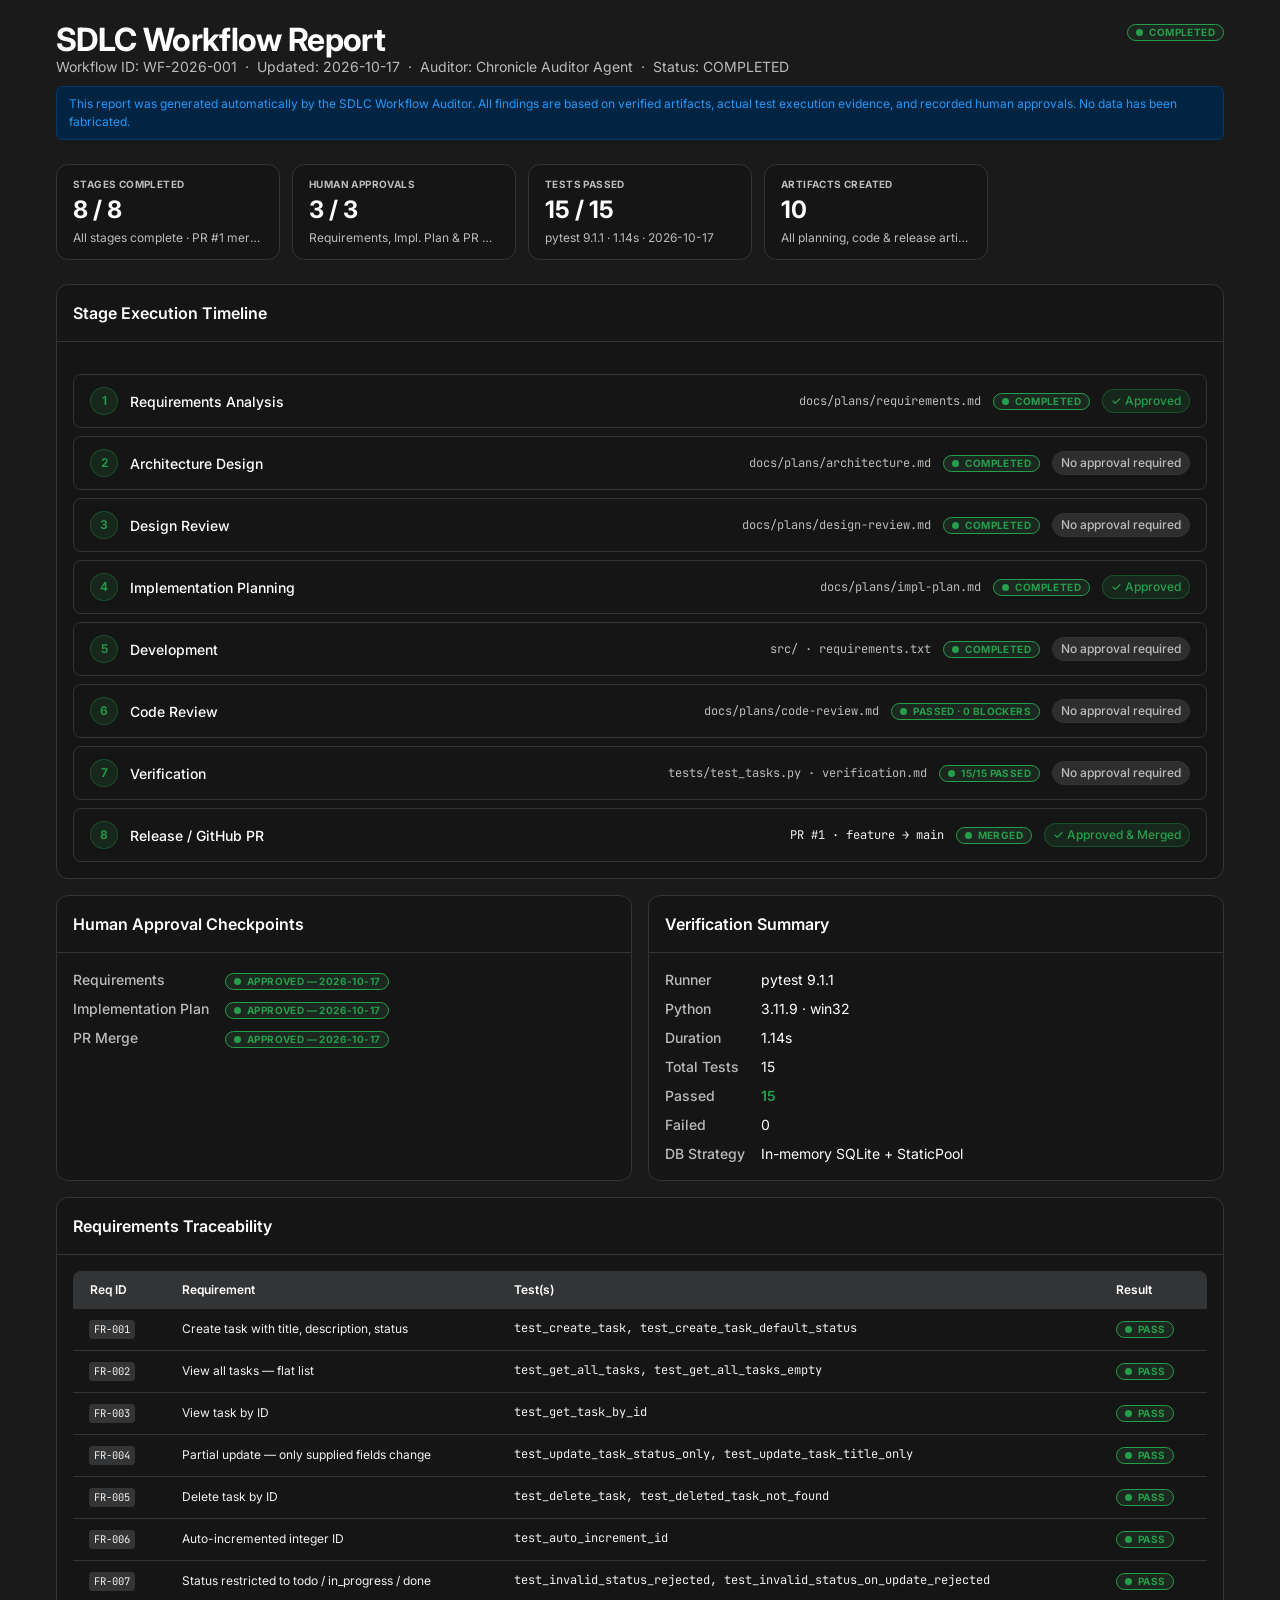
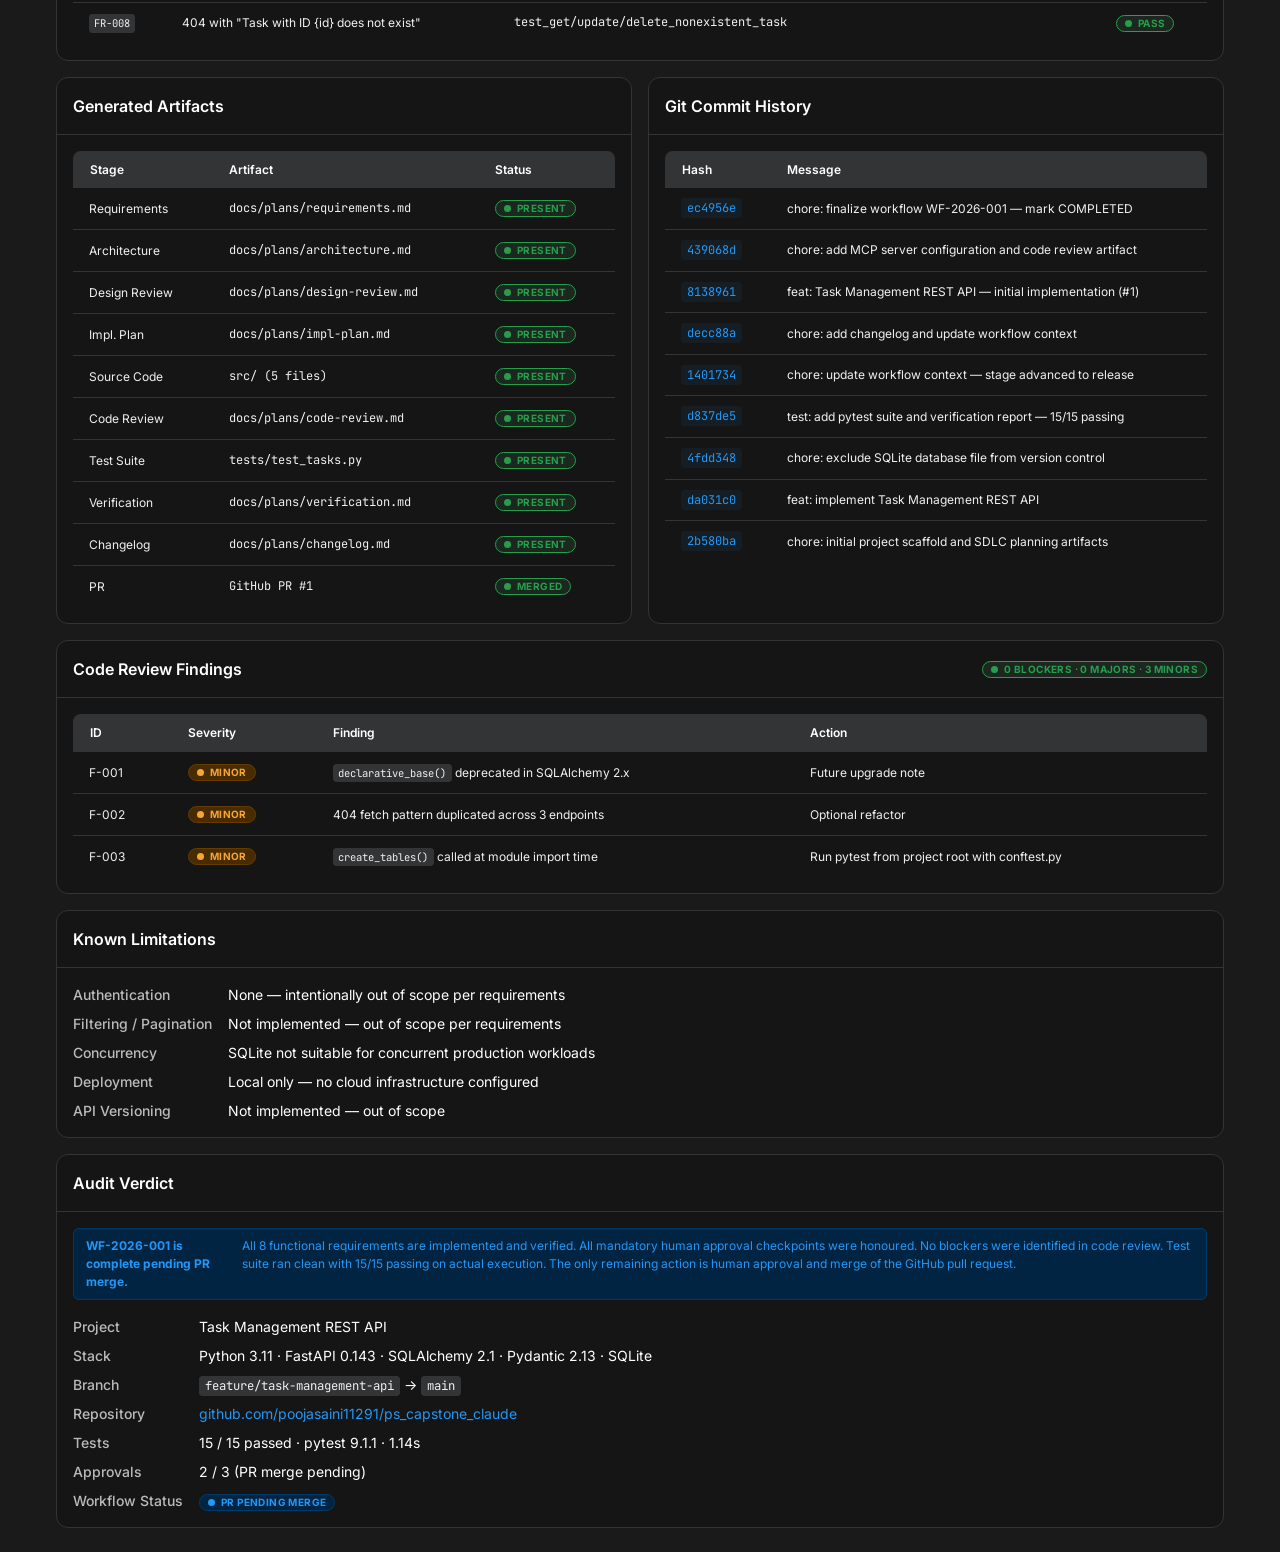
==== commit 6eeedf5e: "docs: update workflow audit report — mark WF-2026-001 COMPLETED - Status badge: PR Pending Merge → C" ====
--- a/docs/workflow-report-WF-2026-001.html
+++ b/docs/workflow-report-WF-2026-001.html
@@ -106,9 +106,9 @@
     <div style="display:flex; align-items:flex-start; justify-content:space-between; margin-bottom: var(--space-2);">
       <div>
         <h1>SDLC Workflow Report</h1>
-        <p class="text-muted">Workflow ID: WF-2026-001 &nbsp;·&nbsp; Generated: 2026-10-17 &nbsp;·&nbsp; Auditor: Chronicle Auditor Agent</p>
-      </div>
-      <span class="badge badge-in-progress"><span class="badge-dot"></span>PR Pending Merge</span>
+        <p class="text-muted">Workflow ID: WF-2026-001 &nbsp;·&nbsp; Updated: 2026-10-17 &nbsp;·&nbsp; Auditor: Chronicle Auditor Agent &nbsp;·&nbsp; Status: COMPLETED</p>
+      </div>
+      <span class="badge badge-success"><span class="badge-dot"></span>COMPLETED</span>
     </div>
 
     <div class="alert alert-info" style="margin-bottom: var(--space-6);">
@@ -119,13 +119,13 @@
     <div class="stat-grid" style="margin-bottom: var(--space-6);">
       <div class="stat-card">
         <span class="stat-card-label">STAGES COMPLETED</span>
-        <span class="stat-card-value">7 / 8</span>
-        <span class="stat-card-desc">PR merge pending</span>
+        <span class="stat-card-value">8 / 8</span>
+        <span class="stat-card-desc">All stages complete · PR #1 merged</span>
       </div>
       <div class="stat-card">
         <span class="stat-card-label">HUMAN APPROVALS</span>
-        <span class="stat-card-value">2 / 3</span>
-        <span class="stat-card-desc">Requirements &amp; Impl. Plan approved</span>
+        <span class="stat-card-value">3 / 3</span>
+        <span class="stat-card-desc">Requirements, Impl. Plan &amp; PR Merge approved</span>
       </div>
       <div class="stat-card">
         <span class="stat-card-label">TESTS PASSED</span>
@@ -134,8 +134,8 @@
       </div>
       <div class="stat-card">
         <span class="stat-card-label">ARTIFACTS CREATED</span>
-        <span class="stat-card-value">8</span>
-        <span class="stat-card-desc">All planning &amp; code artifacts present</span>
+        <span class="stat-card-value">10</span>
+        <span class="stat-card-desc">All planning, code &amp; release artifacts present</span>
       </div>
     </div>
 
@@ -204,11 +204,11 @@
           </div>
 
           <div class="stage-row">
-            <div class="stage-number pending">8</div>
+            <div class="stage-number done">8</div>
             <div class="stage-name">Release / GitHub PR</div>
-            <span class="stage-artifact">feature/task-management-api → main</span>
-            <span class="badge badge-in-progress"><span class="badge-dot"></span>PR Open</span>
-            <span class="approval-indicator approval-pending">⏳ Merge Pending</span>
+            <span class="stage-artifact"><a href="https://github.com/poojasaini11291/ps_capstone_claude/pull/1" style="color:var(--color-text-link)">PR #1 · feature → main</a></span>
+            <span class="badge badge-success"><span class="badge-dot"></span>Merged</span>
+            <span class="approval-indicator approval-yes">✓ Approved &amp; Merged</span>
           </div>
 
         </div>
@@ -230,7 +230,7 @@
             <dt>Implementation Plan</dt>
             <dd><span class="badge badge-success"><span class="badge-dot"></span>Approved — 2026-10-17</span></dd>
             <dt>PR Merge</dt>
-            <dd><span class="badge badge-warning"><span class="badge-dot"></span>Awaiting approval</span></dd>
+            <dd><span class="badge badge-success"><span class="badge-dot"></span>Approved — 2026-10-17</span></dd>
           </dl>
         </div>
       </div>
@@ -348,7 +348,7 @@
                 <tr><td>Test Suite</td><td class="stage-artifact">tests/test_tasks.py</td><td><span class="badge badge-success"><span class="badge-dot"></span>Present</span></td></tr>
                 <tr><td>Verification</td><td class="stage-artifact">docs/plans/verification.md</td><td><span class="badge badge-success"><span class="badge-dot"></span>Present</span></td></tr>
                 <tr><td>Changelog</td><td class="stage-artifact">docs/plans/changelog.md</td><td><span class="badge badge-success"><span class="badge-dot"></span>Present</span></td></tr>
-                <tr><td>PR</td><td class="stage-artifact">GitHub · feature → main</td><td><span class="badge badge-warning"><span class="badge-dot"></span>Pending</span></td></tr>
+                <tr><td>PR</td><td class="stage-artifact"><a href="https://github.com/poojasaini11291/ps_capstone_claude/pull/1" style="color:var(--color-text-link)">GitHub PR #1</a></td><td><span class="badge badge-success"><span class="badge-dot"></span>Merged</span></td></tr>
               </tbody>
             </table>
           </div>
@@ -365,6 +365,18 @@
             <table class="table">
               <thead><tr><th>Hash</th><th>Message</th></tr></thead>
               <tbody>
+                <tr>
+                  <td><span class="commit-hash">ec4956e</span></td>
+                  <td style="font-size:var(--text-xs)">chore: finalize workflow WF-2026-001 — mark COMPLETED</td>
+                </tr>
+                <tr>
+                  <td><span class="commit-hash">439068d</span></td>
+                  <td style="font-size:var(--text-xs)">chore: add MCP server configuration and code review artifact</td>
+                </tr>
+                <tr>
+                  <td><span class="commit-hash">8138961</span></td>
+                  <td style="font-size:var(--text-xs)">feat: Task Management REST API — initial implementation (#1)</td>
+                </tr>
                 <tr>
                   <td><span class="commit-hash">decc88a</span></td>
                   <td style="font-size:var(--text-xs)">chore: add changelog and update workflow context</td>
